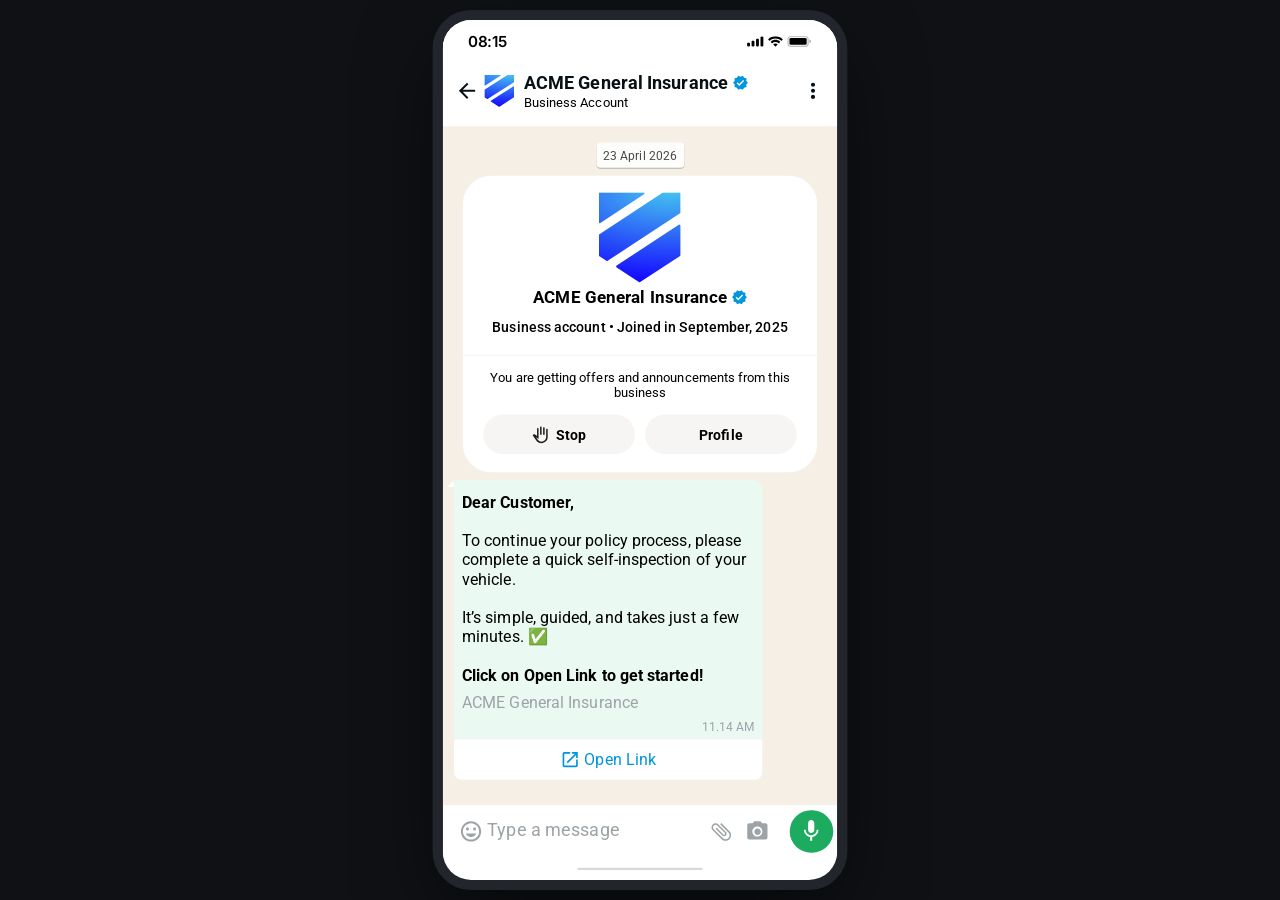
==== v1/index.html @ c92db816 "Add version launcher, move current app to v1/, add V2 redesign - Root index.html lists prototype ver" ====
<!doctype html>
<html lang="en">
<head>
<meta charset="utf-8">
<meta name="viewport" content="width=device-width, initial-scale=1, viewport-fit=cover, user-scalable=no">
<meta name="theme-color" content="#ffffff">
<title>ACME Car Pre-Inspection</title>


<link rel="stylesheet" href="css/fonts.css">
<link rel="stylesheet" href="css/base.css">
<link rel="stylesheet" href="css/screens/a-onboarding.css">
<link rel="stylesheet" href="css/screens/b-instructions.css">
<link rel="stylesheet" href="css/screens/c-stage1-photos.css">
<link rel="stylesheet" href="css/screens/d-videos.css">
<link rel="stylesheet" href="css/screens/e-walkaround.css">
<link rel="stylesheet" href="css/screens/f-review.css">
</head>
<body>
<div id="stage"></div>
<script src="js/core.js"></script>
<script src="js/components.js"></script>
<script src="js/screens/a-onboarding.js"></script>
<script src="js/screens/b-instructions.js"></script>
<script src="js/screens/c-stage1-photos.js"></script>
<script src="js/screens/d-videos.js"></script>
<script src="js/screens/e-walkaround.js"></script>
<script src="js/screens/f-review.js"></script>
<script src="js/flow.js"></script>
</body>
</html>
---- v1/css/fonts.css ----
@font-face{font-family:'Poppins';font-style:normal;font-weight:400;font-display:swap;src:url(../assets/fonts/poppins-latin-400-normal.woff2) format('woff2');}
@font-face{font-family:'Inter';font-style:normal;font-weight:400;font-display:swap;src:url(../assets/fonts/inter-latin-400-normal.woff2) format('woff2');}
@font-face{font-family:'Poppins';font-style:normal;font-weight:500;font-display:swap;src:url(../assets/fonts/poppins-latin-500-normal.woff2) format('woff2');}
@font-face{font-family:'Inter';font-style:normal;font-weight:500;font-display:swap;src:url(../assets/fonts/inter-latin-500-normal.woff2) format('woff2');}
@font-face{font-family:'Poppins';font-style:normal;font-weight:600;font-display:swap;src:url(../assets/fonts/poppins-latin-600-normal.woff2) format('woff2');}
@font-face{font-family:'Inter';font-style:normal;font-weight:600;font-display:swap;src:url(../assets/fonts/inter-latin-600-normal.woff2) format('woff2');}
@font-face{font-family:'Poppins';font-style:normal;font-weight:700;font-display:swap;src:url(../assets/fonts/poppins-latin-700-normal.woff2) format('woff2');}
@font-face{font-family:'Inter';font-style:normal;font-weight:700;font-display:swap;src:url(../assets/fonts/inter-latin-700-normal.woff2) format('woff2');}
@font-face{font-family:'Inter';font-style:italic;font-weight:600;font-display:swap;src:url(../assets/fonts/inter-latin-600-italic.woff2) format('woff2');}
@font-face{font-family:'Montserrat';font-style:normal;font-weight:700;font-display:swap;src:url(../assets/fonts/montserrat-latin-700-normal.woff2) format('woff2');}
@font-face{font-family:'Roboto';font-style:normal;font-weight:400;font-display:swap;src:url(../assets/fonts/roboto-latin-400-normal.woff2) format('woff2');}
---- v1/css/base.css ----
/* ACME Car Pre-Inspection prototype — tokens + shared components (values from Figma "ACME - V1") */
:root {
  --brand-primary: #1c3095;
  --brand-dark: #1a1a1a;
  --brand-light: #ffffff;
  --surface-bg: #ffffff;
  --surface-bg-brand: #f4f8fe;
  --fg-inverted: #ffffff;
  --fg-brand: #1c3095;
  --heading: #002767;
  --text: #212529;
  --grey: #9e9e9e;
  --success: #018522;
  --badge: #ffe8a1;
  --icon-btn-from: #fafafa;
  --icon-btn-to: #e7eefc;
  --font-primary: 'Poppins', sans-serif;
  --font-secondary: 'Inter', sans-serif;
  --status-h: 0px; /* set to 34px when the device frame (status bar) is visible */
}

* { box-sizing: border-box; margin: 0; padding: 0; }
html, body { height: 100%; }
body {
  background: #0f1115;
  overflow: hidden;
  font-family: var(--font-secondary);
  color: var(--text);
  -webkit-font-smoothing: antialiased;
  -webkit-tap-highlight-color: transparent;
  overscroll-behavior: none;
}
button { font: inherit; color: inherit; background: none; border: 0; cursor: pointer; }
img { display: block; }
p { word-break: break-word; }
[data-go], [data-action] { cursor: pointer; user-select: none; }

/* ---------- stage & screen ---------- */
#stage { position: fixed; left: 0; top: 0; transform-origin: 0 0; overflow: hidden; }
html.framed:not(.shot) #stage { border-radius: 28px; box-shadow: 0 0 0 10px #22252b, 0 30px 80px rgba(0,0,0,.6); }
.screen {
  position: relative; width: 100%; height: 100%; overflow: hidden;
  display: flex; flex-direction: column; align-items: center;
  background: var(--surface-bg);
}
.screen.scroll { overflow-y: auto; overflow-x: hidden; -webkit-overflow-scrolling: touch; }
.device-only { display: none !important; }
html.framed .device-only { display: flex !important; }
/* landscape on a phone: status bar keeps its slot (stage is shifted up by 34px) but is invisible */
html.phone-land .status-bar.device-only { display: flex !important; visibility: hidden; }

/* ---------- device chrome (desktop preview only) ---------- */
.status-bar {
  background: #fff; width: 100%; flex-shrink: 0;
  padding: 12px 24px 4px; align-items: center; justify-content: space-between;
}
.status-bar .time { font: 600 15px/normal 'Inter', sans-serif; letter-spacing: -0.3px; width: 40px; text-align: center; color: #000; }
.status-bar img { width: 67px; height: 11.333px; }
.chrome-ui {
  background: #fff; width: 100%; height: 56px; flex-shrink: 0;
  padding: 12px 13px 8px 10px; gap: 11px; align-items: center;
}
.chrome-ui .ic { width: 24px; height: 24px; flex-shrink: 0; }
.chrome-ui .cu-address { flex: 1 0 0; min-width: 1px; height: 36px; border-radius: 18px; background: #f1f3f4; position: relative; overflow: hidden; }
.chrome-ui .cu-content { position: absolute; left: 13px; top: 50%; transform: translateY(-50%); display: flex; gap: 10px; align-items: center; }
.chrome-ui .cu-content img { width: 14.139px; height: 12.608px; }
.chrome-ui .cu-url { font: 400 15px/13px 'Roboto', sans-serif; color: #000; white-space: nowrap; }
.chrome-ui .cu-url span { color: #4d4d4d; }
.chrome-ui .cu-right { display: flex; gap: 10px; align-items: center; }
.home-bar { width: 124px; height: 2px; border-radius: 10px; background: #d9d9d9; flex-shrink: 0; }
.home-indicator { width: 100%; justify-content: center; padding: 10px 0; flex-shrink: 0; }

/* ---------- header / navbar ---------- */
.header { display: flex; flex-direction: column; width: 100%; flex-shrink: 0; overflow: hidden; position: relative; z-index: 5; }
.navbar { height: 60px; width: 100%; display: flex; align-items: center; justify-content: space-between; padding: 12px 16px; }
.navbar .lhs { width: 96px; display: flex; align-items: center; flex-shrink: 0; }
.navbar .lhs img { width: 32.65px; height: 35.744px; }
.navbar .rhs { width: 100px; display: flex; gap: 8px; align-items: center; justify-content: flex-end; flex-shrink: 0; }
.icon-btn {
  width: 40px; height: 40px; border-radius: 100px; padding: 12px; flex-shrink: 0; position: relative;
  display: flex; align-items: center; justify-content: center;
  background: linear-gradient(to bottom, var(--icon-btn-from), var(--icon-btn-to));
  border: 1px solid #fff;
}
.icon-btn img { width: 20px; height: 20px; }
.icon-btn .ring { position: absolute; left: 50%; top: 50%; width: 40px; height: 40px; transform: translate(-50%, -50%) rotate(-90deg); pointer-events: none; }
.icon-btn .ring circle { fill: none; stroke: #002767; stroke-width: 1.6; }
.icon-btn .ring .track { opacity: .2; }
.icon-btn.muted img { opacity: .35; }
.icon-btn.muted .ring { display: none; }
.icon-btn:disabled { opacity: .35; cursor: default; pointer-events: none; }
.icon-btn:disabled .ring { display: none; }

/* stepper */
.stepper { display: flex; align-items: center; flex-shrink: 0; }
.step { display: flex; gap: 2px; align-items: center; justify-content: center; padding: 4px 6px; border-radius: 30px; flex-shrink: 0; border: 1px solid transparent; }
.step img { width: 12px; height: 12px; }
.step span { font: 500 10px/1.25 var(--font-primary); color: var(--brand-primary); white-space: nowrap; }
.step.current { background: var(--surface-bg-brand); }
.step.current.captured { border-color: var(--brand-primary); }
.step.done { background: var(--surface-bg-brand); }
.on-dark .step.done { background: var(--surface-bg); }
.step.todo { background: var(--surface-bg); border-color: var(--grey); }
.step.todo span { color: var(--grey); }
.step-line { width: 20px; height: 1px; flex-shrink: 0; background: var(--grey); opacity: .7; }

/* ---------- footer & buttons ---------- */
.footer { display: flex; flex-direction: column; gap: 12px; align-items: center; padding: 8px 0; width: 100%; flex-shrink: 0; }
.footer-row { display: flex; gap: 10px; height: 60px; align-items: center; justify-content: center; padding: 0 20px; width: 100%; }
.btn {
  display: flex; align-items: center; justify-content: center; padding: 16px 20px; border-radius: 10px;
  font: 700 16px/normal var(--font-secondary); letter-spacing: .5px; white-space: nowrap; text-align: center;
}
.btn-primary { background: var(--brand-primary); color: var(--fg-inverted); flex: 1 0 0; min-width: 1px; }
.btn-outline { background: #fff; border: 1px solid var(--brand-primary); color: var(--fg-brand); flex-shrink: 0; }
.btn[disabled], .btn.disabled { opacity: .4; pointer-events: none; }
.btn-modal { padding: 12px 16px; border-radius: 8px; width: 100%; flex: none; }

/* ---------- capture (landscape camera) ---------- */
.capture { background: #000; }
.cam-slot { position: absolute; inset: 0; overflow: hidden; background: #111; }
.cam-slot video, .cam-slot .cam-fallback { position: absolute; inset: 0; width: 100%; height: 100%; object-fit: cover; }
.cam-slot video { transform-origin: 50% 50%; }
.capture .header { position: absolute; left: 0; top: 0; }
.capture .navbar { background: transparent; }
.cutout { position: absolute; box-shadow: 0 0 0 3000px rgba(33,37,41,.7); pointer-events: none; z-index: 1; }
.cutout.ring::after { content: ''; position: absolute; inset: 1px; border: 2px solid rgba(255,255,255,.3); border-radius: 19px; }
.capture-col {
  position: absolute; right: 0; bottom: 0; height: 355px; padding: 0 20px; z-index: 4;
  display: flex; flex-direction: column; gap: 4px; align-items: center; justify-content: center;
}
.shutter { width: 56px; height: 56px; border-radius: 116.667px; background: #fff; position: relative; overflow: hidden; flex-shrink: 0; }
.shutter img { position: absolute; left: 14px; top: 14px; width: 28px; height: 28px; }
.shutter-label { font: 600 12px/normal var(--font-secondary); color: #fff; text-align: center; white-space: nowrap; }
.zoom { position: absolute; bottom: 30px; left: 32.5px; display: flex; flex-direction: column; gap: 4px; align-items: flex-start; border-radius: 5px; }
.zoom button { padding: 6px 10px; border-radius: 99px; font: 600 14px/normal var(--font-secondary); color: var(--brand-light); text-align: center; }
.zoom button.on { background: var(--brand-light); color: var(--brand-dark); }
.info-badge {
  position: absolute; left: 50%; bottom: calc(50% - 155px); transform: translateX(-50%); z-index: 4;
  background: rgba(33,37,41,.7); padding: 4px 10px; border-radius: 30px; display: flex; gap: 4px; align-items: center;
  font: 500 11px/1.2 'Inter', sans-serif; color: #fff; white-space: nowrap;
}
.capture .home-indicator { position: absolute; bottom: 0; left: 0; z-index: 4; }

/* instruction modal over capture */
.instr-overlay { position: absolute; left: 0; right: 0; top: var(--status-h); bottom: 0; background: rgba(0,0,0,.7); z-index: 10; overflow: hidden; }
.instr-modal {
  position: absolute; left: 50%; bottom: 32px; transform: translateX(-50%);
  width: 480px; height: 292px; padding: 20px; border-radius: 16px; overflow: hidden;
  border: 1px solid var(--brand-light); background: var(--brand-light);
  display: flex; flex-direction: column; align-items: center; justify-content: space-between;
  box-shadow: 0 241px 67px 0 rgba(0,39,103,0), 0 154px 62px 0 rgba(0,39,103,.01), 0 87px 52px 0 rgba(0,39,103,.05), 0 39px 39px 0 rgba(0,39,103,.09), 0 10px 21px 0 rgba(0,39,103,.1);
}
.instr-modal .bg { position: absolute; left: -1px; top: -1px; width: 480px; height: 292px; pointer-events: none; }
.instr-modal .title { position: relative; font: 600 24px/1.2 var(--font-primary); color: var(--brand-light); text-align: center; width: 100%; }
.instr-modal .btn { position: relative; }

/* captured review (landscape) */
.captured-img { flex: 1 0 0; min-height: 1px; aspect-ratio: 662/272; border-radius: 12px; overflow: hidden; position: relative; background: #e9edf5; cursor: zoom-in; }
.captured-img img, .captured-img video { position: absolute; inset: 0; width: 100%; height: 100%; object-fit: cover; }
.captured-footer { width: 480px; }

/* fullscreen preview */
.fs { background: #000; }
.fs .media { flex: 1 0 0; min-height: 1px; aspect-ratio: 662/272; position: relative; overflow: hidden; }
.fs .media img, .fs .media video { position: absolute; inset: 0; width: 100%; height: 100%; object-fit: cover; }
.fs .close { position: absolute; right: 20px; top: calc(var(--status-h) + 10px); width: 40px; height: 40px; padding: 12px; border-radius: 100px; display: flex; align-items: center; justify-content: center; z-index: 5; }
.fs .close img { width: 24px; height: 24px; flex-shrink: 0; }

/* camera unavailable notice */
.cam-error { position: absolute; left: 50%; top: 50%; transform: translate(-50%,-50%); color: #fff; font: 500 13px/1.4 var(--font-secondary); text-align: center; width: 360px; z-index: 3; }
.cam-error label { display: inline-block; margin-top: 10px; padding: 8px 14px; border-radius: 8px; background: #fff; color: var(--brand-primary); font-weight: 700; cursor: pointer; }

/* screen index (review helper) */
.index-list { width: 100%; padding: 16px; display: flex; flex-direction: column; gap: 4px; }
.index-list a { font: 500 13px/1.4 var(--font-secondary); color: var(--brand-primary); text-decoration: none; padding: 6px 8px; border-radius: 6px; background: var(--surface-bg-brand); }
.index-list h3 { font: 600 14px/1.4 var(--font-primary); margin-top: 12px; color: var(--heading); }
.captured { background: #fff; }

/* pull to refresh indicator */
.ptr {
  position: fixed; top: 0; left: 50%; z-index: 100; width: 40px; height: 40px; border-radius: 50%;
  display: flex; align-items: center; justify-content: center; pointer-events: none; opacity: 0;
  transform: translate(-50%, -48px); background: #fff; color: var(--brand-primary);
  box-shadow: 0 2px 10px rgba(0,0,0,.2);
}
.ptr.ready { background: var(--brand-primary); color: #fff; }
.ptr.spin svg { animation: ptr-spin .7s linear infinite; }
@keyframes ptr-spin { to { transform: rotate(360deg); } }

/* VO cue: the CTA named in the voice-over pulses as its word is spoken (white gap + brand ring, ripples out twice) */
.vo-cue { animation: vo-cue 1.2s ease-out 2; }
@keyframes vo-cue {
  0% { box-shadow: 0 0 0 0 #fff, 0 0 0 0 rgba(28,48,149,.6); transform: scale(1); }
  20% { box-shadow: 0 0 0 3px #fff, 0 0 0 6px rgba(28,48,149,.6); transform: scale(1.04); }
  100% { box-shadow: 0 0 0 3px rgba(255,255,255,0), 0 0 0 18px rgba(28,48,149,0); transform: scale(1); }
}
@media (prefers-reduced-motion: reduce) {
  .vo-cue { animation: none; box-shadow: 0 0 0 3px #fff, 0 0 0 6px rgba(28,48,149,.6); }
}
---- v1/css/screens/a-onboarding.css ----
/* Group A — Entry & Onboarding */

/* Welcome (516:22300) */
.welcome { background: var(--surface-bg-brand); }
.welcome .header { background: transparent; }
.welcome .welcome-fade { position: absolute; left: 0; top: 90px; width: 390px; height: 195px; background: linear-gradient(to bottom, #fff, rgba(255,255,255,0)); pointer-events: none; }
html:not(.framed) .welcome .welcome-fade { top: 0; }
.welcome .body { flex: 1 0 0; min-height: 1px; width: 100%; padding: 0 20px 20px; display: flex; flex-direction: column; gap: 32px; position: relative; }
.welcome .hero { flex: 1 0 0; min-height: 1px; display: flex; flex-direction: column; gap: 32px; align-items: center; padding-top: 12px; width: 100%; }
.welcome .title { font: 700 28px/1.2 var(--font-primary); color: #002767; text-align: center; width: 100%; }
.welcome .plate-card {
  flex: 1 0 0; min-height: 1px; width: 100%; padding: 20px; border-radius: 20px; overflow: hidden;
  background: #f7f7f7; border: 1px solid #fff; display: flex; align-items: center; justify-content: center;
  box-shadow: 0 87px 52px 0 rgba(0,39,103,.05);
}
.welcome .plate { background: #f2f2f2; border: 2px solid #808080; border-radius: 6px; padding: 6px 12px; font: 700 20px/1.2 'Montserrat', sans-serif; color: #212529; white-space: nowrap; }
.welcome .content { display: flex; flex-direction: column; gap: 8px; width: 100%; }
.welcome .copy { display: flex; flex-direction: column; gap: 4px; text-align: center; color: #212529; line-height: 1.2; }
.welcome .copy .h { font: 600 16px/1.2 var(--font-primary); }
.welcome .copy .s { font: 400 12px/1.2 var(--font-secondary); }
.welcome .badges { display: flex; flex-wrap: wrap; gap: 8px; justify-content: center; align-items: center; }
.welcome .badge { background: var(--badge); display: flex; gap: 4px; align-items: center; justify-content: center; padding: 4px 10px; border-radius: 30px; }
.welcome .badge img { width: 12px; height: 12px; }
.welcome .badge span { font: 600 11px/1 var(--font-primary); color: #212529; white-space: nowrap; }
.welcome .steps-card { background: #fff; border-radius: 20px; padding: 20px; width: 100%; flex-shrink: 0; filter: drop-shadow(0 87px 26px rgba(0,39,103,.05)); display: flex; flex-direction: column; gap: 8px; }
.welcome .icons { display: flex; align-items: center; width: 100%; }
.welcome .icons .col { flex: 1 0 0; min-width: 1px; display: flex; align-items: center; justify-content: center; }
.welcome .icons .line { flex: 1 0 0; min-width: 1px; height: 0; border-top: 1px dashed rgba(28,48,149,.3); }
.welcome .icons .line.none { border-color: transparent; }
.welcome .icons .tile { width: 48px; height: 48px; border-radius: 8px; background: #e7eefc; position: relative; overflow: hidden; flex-shrink: 0; }
.welcome .icons .tile img { position: absolute; left: 4px; top: 4px; width: 40px; height: 40px; }
.welcome .texts { display: flex; gap: 4px; align-items: flex-start; text-align: center; color: #212529; }
.welcome .texts > div { flex: 1 0 0; min-width: 1px; display: flex; flex-direction: column; gap: 4px; align-self: stretch; }
.welcome .texts .h { font: 600 14px/1.2 var(--font-primary); }
.welcome .texts .s { font: 400 12px/1.35 var(--font-secondary); }
.welcome .info-line { display: flex; gap: 4px; align-items: center; justify-content: center; width: 100%; }
.welcome .info-line img { width: 16px; height: 16px; }
.welcome .info-line p { font: 400 12px/1.2 var(--font-secondary); color: #018522; white-space: nowrap; }

/* Volume warning (516:22323) — Welcome underneath + modal */
.volume .vol-overlay { position: absolute; left: 0; right: 0; top: 90px; bottom: 0; background: rgba(0,0,0,.7); z-index: 20; overflow: hidden; display: flex; align-items: center; justify-content: center; }
html:not(.framed) .volume .vol-overlay { top: 0; }
.volume .vol-modal {
  width: 358px; height: 330px; padding: 24px; border-radius: 16px; overflow: hidden; background: var(--brand-light);
  display: flex; flex-direction: column; align-items: center;
  box-shadow: 0 241px 67px 0 rgba(0,39,103,0), 0 154px 62px 0 rgba(0,39,103,.01), 0 87px 52px 0 rgba(0,39,103,.05), 0 39px 39px 0 rgba(0,39,103,.09), 0 10px 21px 0 rgba(0,39,103,.1);
}
.volume .vol-copy { display: flex; flex-direction: column; gap: 8px; width: 100%; text-align: center; flex-shrink: 0; }
.volume .vol-copy .t { font: 700 24px/1.2 var(--font-primary); color: var(--brand-dark); height: 29px; }
.volume .vol-copy .d { font: 400 14px/1.35 var(--font-secondary); color: #212529; }
.volume .vol-img { flex: 1 0 0; min-height: 1px; aspect-ratio: 1536/1024; position: relative; }
.volume .vol-img img { position: absolute; inset: 0; width: 100%; height: 100%; object-fit: cover; }
.volume .vol-foot { display: flex; width: 100%; flex-shrink: 0; }
.volume .vol-foot .btn { flex: 1 0 0; }

/* Loading (2:1402) + Submitting (536:34632) */
.loading-a { background: var(--surface-bg); }
.loading-a .body { flex: 1 0 0; min-height: 1px; width: 100%; padding: 20px; display: flex; flex-direction: column; gap: 32px; align-items: center; justify-content: center; }
.loading-a .brand { width: 77.393px; height: 84.728px; }
.loading-a .col { display: flex; flex-direction: column; gap: 20px; align-items: center; width: 100%; }
.loading-a .plate { position: relative; overflow: hidden; background: #f2f2f2; border: 2px solid #808080; border-radius: 6px; padding: 6px 12px; display: flex; align-items: center; justify-content: center; }
.loading-a .plate p { position: relative; font: 700 20px/1.2 'Montserrat', sans-serif; color: #212529; white-space: nowrap; text-align: center; }
.loading-a .shine { position: absolute; left: -76px; top: -26px; width: 80px; height: 100px; animation: a-plate-shine 1.6s ease-in-out infinite; }
.loading-a .shine i { position: absolute; width: 20px; height: 80px; left: 20.66px; top: 1.64px; background: #ccc; transform: rotate(30deg); }
.loading-a .shine i + i { width: 10px; left: 45.65px; top: 13.14px; }
@keyframes a-plate-shine { 0% { transform: translateX(0); } 65%, 100% { transform: translateX(300px); } }
.loading-a .msg { font: 400 12px/1.2 var(--font-secondary); color: #212529; text-align: center; width: 100%; }

/* Prerequisites (77:9413 …) */
.prereq { background: var(--surface-bg-brand); }
.prereq .header { background: transparent; }
.prereq .prereq-fade { position: absolute; left: 0; top: 90px; width: 390px; height: 195px; background: linear-gradient(to bottom, #fff, rgba(255,255,255,0)); pointer-events: none; }
html:not(.framed) .prereq .prereq-fade { top: 0; }
.prereq .body { flex: 1 0 0; min-height: 1px; width: 100%; padding: 20px; display: flex; flex-direction: column; gap: 12px; position: relative; }
.prereq.done .body { padding-bottom: 20px; }
.prereq .titles { display: flex; flex-direction: column; gap: 8px; width: 100%; flex-shrink: 0; }
.prereq .titles .h { font: 700 28px/1.2 var(--font-primary); color: #002767; white-space: pre-wrap; }
.prereq .titles .s { font: 400 16px/1.5 var(--font-secondary); color: #212529; }
.prereq .card {
  flex: 1 0 0; min-height: 1px; width: 100%; overflow-x: hidden; overflow-y: auto; scrollbar-width: none; background: var(--surface-bg); border-radius: 20px; padding: 16px 12px;
  display: flex; flex-direction: column; gap: 16px; box-shadow: 0 87px 52px 0 rgba(0,39,103,.05);
}
.prereq .tabs { display: flex; gap: 12px; height: 5px; width: 100%; flex-shrink: 0; }
.prereq .tabs > div { flex: 1 0 0; min-width: 1px; height: 5px; border-radius: 99px; background: #f7f7f7; transition: background .3s; }
.prereq .tabs > div.on { background: var(--brand-primary); }
.prereq .list { display: flex; flex-direction: column; gap: 8px; width: 100%; }
.prereq .pi { padding: 12px; border-radius: 12px; width: 100%; display: flex; flex-direction: column; gap: 12px; }
.prereq .pi.open { background: var(--surface-bg-brand); }
.prereq .pi-row { display: flex; gap: 12px; align-items: center; width: 100%; }
.prereq .pi.open .pi-row { align-items: flex-start; }
.prereq .pi-icon { width: 36px; height: 36px; border-radius: 6px; background: var(--surface-bg-brand); position: relative; overflow: hidden; flex-shrink: 0; }
.prereq .pi-icon img { position: absolute; left: 3px; top: 3px; width: 30px; height: 30px; }
.prereq .pi-body { flex: 1 0 0; min-width: 1px; display: flex; flex-direction: column; gap: 4px; color: #212529; line-height: 1.2; }
.prereq .pi-body .h { font: 600 14px/1.2 var(--font-primary); }
.prereq .pi-body .s { font: 400 12px/1.2 var(--font-secondary); }
.prereq .pi-state { width: 22px; height: 22px; flex-shrink: 0; }
.prereq .pi-cta { display: flex; justify-content: flex-end; width: 100%; }
.prereq .pi-done { flex: none; padding: 12px 16px; border-radius: 8px; line-height: 19px; }

/* WhatsApp (2:1418) */
@font-face { font-family: 'Roboto'; font-style: normal; font-weight: 500; font-display: swap; src: url(../../assets/a/roboto-latin-500-normal.woff2) format('woff2'); }
@font-face { font-family: 'Roboto'; font-style: normal; font-weight: 700; font-display: swap; src: url(../../assets/a/roboto-latin-700-normal.woff2) format('woff2'); }
.wa { background: #fff; font-family: 'Roboto', sans-serif; color: #000; }
.wa .wa-status { width: 100%; flex-shrink: 0; display: flex; flex-direction: column; }
.wa .ic24 { width: 24px; height: 24px; flex-shrink: 0; }
.wa .wa-bar { background: #fff; width: 100%; height: 70px; flex-shrink: 0; display: flex; gap: 4px; align-items: center; padding: 16px 12px; }
.wa .biz { flex: 1 0 0; min-width: 1px; display: flex; gap: 8px; align-items: center; }
.wa .biz-logo { width: 32px; height: 32px; border-radius: 999px; display: flex; align-items: center; justify-content: center; flex-shrink: 0; }
.wa .biz-logo img { width: 29.022px; height: 31.773px; flex-shrink: 0; }
.wa .biz-text { flex: 1 0 0; min-width: 1px; display: flex; flex-direction: column; gap: 2px; justify-content: center; }
.wa .biz-name { display: flex; gap: 4px; align-items: center; }
.wa .biz-name p { font: 700 18px/normal 'Roboto', sans-serif; color: #081015; white-space: nowrap; }
.wa .biz-name img { width: 16px; height: 16px; }
.wa .biz-sub { font: 400 13px/normal 'Roboto', sans-serif; color: #000; }
.wa .wa-chat { flex: 1 0 0; min-height: 1px; width: 100%; background: #f6efe6; overflow-x: hidden; overflow-y: auto; scrollbar-width: none; display: flex; align-items: flex-start; }
.wa .wa-stack { flex: 1 0 0; min-width: 1px; display: flex; flex-direction: column; gap: 8px; justify-content: flex-end; padding: 16px 4px 10px; }
.wa .wa-date { display: flex; justify-content: center; padding: 0 10px; width: 100%; flex-shrink: 0; }
.wa .wa-date span { background: #fdfdfb; height: 25px; padding: 5px 7px; border-radius: 4px; filter: drop-shadow(0 1px .5px rgba(0,0,0,.25)); font: 400 12px/normal 'Roboto', sans-serif; color: #48494b; white-space: nowrap; display: flex; align-items: center; }
.wa .wa-info { padding: 0 16px; width: 100%; flex-shrink: 0; }
.wa .wa-card { background: #fff; height: 293px; border-radius: 27.467px; padding: 16px 0; display: flex; flex-direction: column; gap: 14px; align-items: center; width: 100%; }
.wa .wa-card-top { display: flex; flex-direction: column; gap: 20px; width: 100%; align-items: center; }
.wa .wa-card-id { display: flex; flex-direction: column; gap: 4px; align-items: center; padding: 0 22.889px; width: 100%; }
.wa .wa-card-logo { width: 90px; height: 90px; border-radius: 999px; display: flex; align-items: center; justify-content: center; flex-shrink: 0; }
.wa .wa-card-logo img { width: 81.626px; height: 89.361px; flex-shrink: 0; }
.wa .wa-card-names { display: flex; flex-direction: column; gap: 10.681px; align-items: center; width: 100%; }
.wa .wa-card-names .n { display: flex; gap: 3.052px; align-items: center; }
.wa .wa-card-names .n p { font: 700 17px/normal 'Roboto', sans-serif; white-space: nowrap; }
.wa .wa-card-names .n img { width: 16px; height: 16px; }
.wa .wa-card-names .s { font: 500 14px/normal 'Roboto', sans-serif; white-space: nowrap; }
.wa .wa-line { width: 100%; height: 0; border-top: .76px solid #f6f5f3; }
.wa .wa-card-bottom { display: flex; flex-direction: column; gap: 14px; align-items: center; padding: 0 20px; width: 100%; }
.wa .wa-card-bottom > p { font: 400 13px/normal 'Roboto', sans-serif; text-align: center; width: 100%; }
.wa .wa-pills { display: flex; gap: 10px; width: 100%; }
.wa .pill { flex: 1 0 0; min-width: 1px; height: 39.674px; padding: 8px; border-radius: 19.837px; background: #f6f5f3; display: flex; gap: 6px; align-items: center; justify-content: center; }
.wa .pill img { width: 18px; height: 18px; }
.wa .pill span { font: 700 14px/normal 'Roboto', sans-serif; white-space: nowrap; }
.wa .wa-msg { display: flex; width: 376px; flex-shrink: 0; }
.wa .wa-msg .tail { width: 7px; flex-shrink: 0; display: flex; justify-content: flex-end; align-items: flex-start; }
.wa .wa-msg .tail img { width: 7px; height: 7px; transform: scaleY(-1); }
.wa .wa-msg .gap { width: 64px; flex-shrink: 0; }
.wa .bubble { flex: 1 0 0; min-width: 1px; overflow: hidden; background: #ebf9f3; border-radius: 0 8px 8px 8px; padding-top: 8px; display: flex; flex-direction: column; }
.wa .bubble .body { padding: 4px 8px; font: 400 16px/normal 'Roboto', sans-serif; color: #000; }
.wa .bubble .body b { font-weight: 700; }
.wa .bubble .foot { padding: 4px 8px; font: 400 16px/normal 'Roboto', sans-serif; color: #9da3a7; }
.wa .bubble .time { padding: 4px 8px; font: 400 12px/normal 'Roboto', sans-serif; color: #9da3a7; text-align: right; }
.wa .bubble .link { background: #fff; border-top: 1px solid #eee; padding: 10px 0; display: flex; gap: 4px; align-items: flex-start; justify-content: center; width: 100%; cursor: pointer; text-decoration: none; }
.wa .bubble .link:active { background: #f2f2f2; }
.wa .bubble .link img { width: 20px; height: 20px; }
.wa .bubble .link span { font: 400 16px/normal 'Roboto', sans-serif; color: #0096de; white-space: nowrap; }
.wa .wa-input { display: flex; gap: 8px; align-items: center; padding: 2px 4px; width: 100%; flex-shrink: 0; }
.wa .wa-input .field { flex: 1 0 0; min-width: 1px; background: #fff; border-radius: 36px; padding: 12px; display: flex; align-items: center; justify-content: space-between; }
.wa .wa-input .l { display: flex; gap: 4px; align-items: flex-start; }
.wa .wa-input .l span { font: 400 18px/normal 'Roboto', sans-serif; color: #9da3a7; white-space: nowrap; }
.wa .wa-input .r { display: flex; gap: 12px; align-items: flex-start; }
.wa .wa-input .mic { background: #1cab5f; padding: 8.55px; border-radius: 32.063px; flex-shrink: 0; display: flex; }
.wa .wa-input .mic img { width: 25.65px; height: 25.65px; }

/* ---------- Inspection items — internal setup: neutral, settings-style (deliberately unlike the customer screens) ---------- */
.a-items { background: #f4f5f7; }
.a-items .header { background: #fff; border-bottom: 1px solid #e5e5e5; }
.a-items .navbar { justify-content: center; }
.a-items .navbar .lhs { justify-content: center; }
.a-items .navbar .rhs { display: none; }
.a-items .body { width: 100%; padding: 16px; display: flex; flex-direction: column; gap: 20px; }
.a-items .internal {
  align-self: center; padding: 4px 10px; border-radius: 100px; border: 1px dashed #9e9e9e;
  font: 500 11px/1.3 var(--font-secondary); color: #616161; letter-spacing: .2px; text-align: center;
}
.a-items .sec { display: flex; flex-direction: column; gap: 6px; }
.a-items .sec-h { padding: 0 4px; font: 600 11px/1.2 var(--font-secondary); color: #757575; letter-spacing: 1.5px; text-transform: uppercase; }
.a-items .rows { background: #fff; border: 1px solid #e5e5e5; border-radius: 10px; overflow: hidden; }
.a-items .row { display: flex; gap: 12px; align-items: center; padding: 12px 14px; cursor: pointer; }
.a-items .row + .row { border-top: 1px solid #eee; }
.a-items .row.req { cursor: default; }
.a-items .txt { flex: 1 0 0; min-width: 1px; display: flex; flex-direction: column; gap: 2px; }
.a-items .name { display: flex; gap: 6px; align-items: center; font: 500 14px/1.3 var(--font-secondary); color: var(--text); }
.a-items .opt { padding: 1px 6px; border-radius: 100px; background: #e7eefc; font: 500 10px/1.4 var(--font-secondary); color: var(--heading); }
.a-items .sub { font: 400 12px/1.3 var(--font-secondary); color: #757575; }
.a-items input[type=checkbox] {
  appearance: none; -webkit-appearance: none; width: 20px; height: 20px; margin: 0; flex-shrink: 0; border-radius: 5px; cursor: pointer;
  border: 1.5px solid #bdbdbd; background: #fff no-repeat center / 12px;
}
.a-items input[type=checkbox]:checked {
  border-color: var(--brand-primary); background-color: var(--brand-primary);
  background-image: url("data:image/svg+xml,%3Csvg xmlns='http://www.w3.org/2000/svg' viewBox='0 0 14 14'%3E%3Cpath d='M2.5 7.5l3 3 6-7' fill='none' stroke='%23fff' stroke-width='2' stroke-linecap='round' stroke-linejoin='round'/%3E%3C/svg%3E");
}
.a-items input[type=checkbox]:disabled { opacity: .35; cursor: not-allowed; }
.a-items .foot { position: sticky; bottom: 0; width: 100%; margin-top: auto; background: #fff; border-top: 1px solid #e5e5e5; }
---- v1/css/screens/b-instructions.css ----
/* group b-instructions */

/* ---------- Permissions (42:4656) ---------- */
.b-perm { background: #fff; }
.b-perm .body { flex: 1 0 0; min-height: 1px; width: 100%; padding: 20px; display: flex; flex-direction: column; gap: 24px; }
.b-perm .title-block, .b-ag .title-block { display: flex; flex-direction: column; gap: 8px; width: 100%; }
.b-perm .title-block .h, .b-ag .title-block .h { font: 700 28px/1.2 var(--font-primary); color: #002767; }
.b-perm .title-block .s, .b-ag .title-block .s { font: 400 16px/1.5 var(--font-secondary); color: #212529; }
.b-perm .list { flex: 1 0 0; min-height: 1px; display: flex; flex-direction: column; gap: 12px; width: 100%; }
.b-perm .item { background: #fff; border: 1px solid #f2f2f2; border-radius: 12px; padding: 12px; display: flex; gap: 12px; align-items: center; width: 100%; cursor: pointer; }
.b-perm .tile { width: 48px; height: 48px; border-radius: 8px; background: var(--surface-bg-brand); position: relative; overflow: hidden; flex-shrink: 0; }
.b-perm .tile img { position: absolute; left: 4px; top: 4px; width: 40px; height: 40px; }
.b-perm .txt { flex: 1 0 0; min-width: 1px; display: flex; flex-direction: column; gap: 4px; color: #212529; line-height: 1.2; }
.b-perm .txt .ih { font: 400 14px/1.2 var(--font-primary); }
.b-perm .txt .is { font: 400 12px/1.2 var(--font-secondary); }
.b-perm .radio { width: 22px; height: 22px; flex-shrink: 0; }
.b-perm .badge-wrap { width: 100%; padding: 0 20px; flex-shrink: 0; }
.b-perm .secure { background: #f7fbf9; border: 1px solid #ddf6ec; border-radius: 12px; padding: 12px; display: flex; gap: 12px; align-items: center; }
.b-perm .secure .shield { width: 48px; height: 48px; flex-shrink: 0; }
.b-perm .secure .col { flex: 1 0 0; min-width: 1px; display: flex; flex-direction: column; gap: 4px; }
.b-perm .secure .t { font: 400 12px/1.35 var(--font-secondary); color: #212529; }
.b-perm .secure .ok { display: flex; gap: 4px; align-items: center; }
.b-perm .secure .ok img { width: 16px; height: 16px; }
.b-perm .secure .ok p { font: 600 12px/1.2 var(--font-secondary); color: #018522; white-space: nowrap; }
.b-perm .fcol { display: flex; flex-direction: column; gap: 4px; width: 100%; }
.b-perm .note { font: 400 11px/1.3 var(--font-secondary); color: #212529; text-align: center; white-space: nowrap; }

/* Mock Android permission dialogs (2:1558 / 2:1572 / 2:1586) */
.b-dlg .dlg-ov { position: absolute; inset: 0; z-index: 20; background: rgba(0,0,0,.7); display: flex; align-items: center; justify-content: center; }
.b-dlg .dlg { background: #3c4043; width: 314px; padding: 20px; border-radius: 24px; display: flex; flex-direction: column; gap: 20px; align-items: center; overflow: hidden; }
.b-dlg .dlg-top { width: 274px; display: flex; flex-direction: column; gap: 20px; align-items: center; }
.b-dlg .dlg-top img { width: 24px; height: 24px; }
.b-dlg .dlg-top p { font: 400 18px/normal 'Roboto', sans-serif; color: #f2eff5; text-align: center; letter-spacing: -0.018px; width: 100%; }
.b-dlg .dlg-top b { font-weight: 700; }
.b-dlg .dlg-btns { width: 272px; height: 160px; padding: 4px 0; display: flex; flex-direction: column; gap: 4px; justify-content: center; }
.b-dlg .dlg-btns button { height: 48px; width: 272px; background: #dbe2ff; border-radius: 4px; font: 400 12px/normal 'Roboto', sans-serif; color: #333; letter-spacing: -0.06px; flex-shrink: 0; }
.b-dlg .dlg-btns button:first-child { border-radius: 12px 12px 4px 4px; }
.b-dlg .dlg-btns button:last-child { border-radius: 4px 4px 12px 12px; }

/* ---------- Agendas (132:37475, 143:44294) ---------- */
.b-ag { background: var(--surface-bg-brand); }
.b-ag .header { background: transparent; }
.b-ag .ag-fade { position: absolute; left: 0; top: 90px; width: 390px; height: 195px; background: linear-gradient(to bottom, #fff, rgba(255,255,255,0)); pointer-events: none; }
html:not(.framed) .b-ag .ag-fade { top: 0; }
.b-ag .body { flex: 1 0 0; min-height: 1px; width: 100%; padding: 20px; display: flex; flex-direction: column; align-items: center; gap: 24px; position: relative; }
.b-ag .body.s2 { padding: 12px 20px 20px; }
.b-ag .rec { background: rgba(0,0,0,.1); display: flex; gap: 4px; align-items: center; padding: 4px 8px 4px 6px; border-radius: 100px; flex-shrink: 0; }
.b-ag .rec img { width: 10px; height: 10px; }
.b-ag .rec span { font: 400 10px/1 var(--font-primary); color: #1a1a1a; letter-spacing: .5px; white-space: nowrap; }
.b-ag .stack { display: flex; flex-direction: column; gap: 24px; width: 100%; }
.b-ag .list { display: flex; flex-direction: column; gap: 8px; width: 100%; }
.b-ag .item { background: #fff; border: 1px solid #f2f2f2; border-radius: 12px; padding: 8px; display: flex; gap: 12px; align-items: flex-start; width: 100%; }
.b-ag .thumb { width: 107px; height: 60px; border-radius: 8px; overflow: hidden; position: relative; flex-shrink: 0; }
.b-ag .thumb img { position: absolute; inset: 0; width: 100%; height: 100%; object-fit: cover; }
.b-ag .thumb.tile { background: transparent; }
.b-ag .meta { flex: 1 0 0; min-width: 1px; align-self: stretch; display: flex; gap: 12px; align-items: flex-start; padding: 4px 0; }
.b-ag .meta .txt { flex: 1 0 0; min-width: 1px; height: 100%; display: flex; flex-direction: column; justify-content: space-between; }
.b-ag .meta .name { font: 500 14px/1.2 var(--font-primary); color: #1a1a1a; }
.b-ag .meta .sub { font: 400 12px/1.3 var(--font-secondary); color: #212529; }
.b-ag .status { background: #e7eefc; height: 22px; padding: 2px 6px; border-radius: 100px; display: flex; align-items: center; flex-shrink: 0; font: 500 10px/1.2 var(--font-secondary); color: #002767; white-space: nowrap; }
.b-ag .badge-wrap { width: 100%; padding: 0 20px; flex-shrink: 0; position: relative; }
.b-ag .hint { background: #fff; border-radius: 8px; padding: 8px 12px; display: flex; gap: 8px; align-items: center; }
.b-ag .hint img { width: 32px; height: 32px; flex-shrink: 0; }
.b-ag .hint p { font: 400 12px/1.3 var(--font-secondary); color: #212529; white-space: nowrap; }

/* ---------- Instruction sheets over the agenda (46:5913, 46:6097, 46:6272, 77:9803) ---------- */
.b-instr .b-ov { position: absolute; left: 0; right: 0; bottom: 0; top: 0; z-index: 20; background: rgba(0,0,0,.7); overflow: hidden; }
html.framed .b-instr .b-ov { top: 90px; }
.b-instr .sheet {
  position: absolute; left: 50%; bottom: 8px; transform: translateX(-50%); width: 374px; height: 600px; max-height: calc(100% - 16px);
  background: #fff; border-radius: 16px; padding: 12px 24px 24px; display: flex; flex-direction: column; gap: 32px; align-items: center; overflow: hidden;
  box-shadow: 0 241px 67px 0 rgba(0,39,103,0), 0 154px 62px 0 rgba(0,39,103,.01), 0 87px 52px 0 rgba(0,39,103,.05), 0 39px 39px 0 rgba(0,39,103,.09), 0 10px 21px 0 rgba(0,39,103,.1);
}
.b-instr .sheet.hug { height: auto; }
.b-instr .grab { width: 48px; height: 4px; border-radius: 10px; background: #d9d9d9; flex-shrink: 0; }
.b-instr .st { font: 700 24px/1.2 var(--font-primary); color: var(--brand-primary); text-align: center; width: 100%; flex-shrink: 0; }
.b-instr .cta { display: flex; flex-direction: column; gap: 8px; width: 100%; flex-shrink: 0; }
.b-instr .cta p { font: 400 14px/1.5 var(--font-secondary); color: #1a1a1a; text-align: center; }
.b-instr .bonnet { width: 100%; display: flex; flex-direction: column; align-items: flex-end; flex-shrink: 1; min-height: 1px; }
.b-instr .bonnet img { width: 350px; height: 358px; max-height: 100%; object-fit: contain; object-position: right center; flex-shrink: 0; }
.b-instr .bsteps { flex: 1 0 0; min-height: 1px; width: 100%; display: flex; flex-direction: column; gap: 32px; padding: 4px 0; }
.b-instr .bstep { flex: 1 0 0; min-height: 1px; display: flex; gap: 12px; position: relative; }
.b-instr .bstep .bnum { width: 30px; height: 30px; margin-top: -4px; border-radius: 32px; background: var(--brand-primary); display: flex; align-items: center; justify-content: center; flex-shrink: 0; }
.b-instr .bstep .bnum span { font: 600 16px/1.2 var(--font-primary); color: #fff; }
.b-instr .bstep:first-child::before {
  content: ''; position: absolute; left: 14.5px; width: 1px; top: 26px; bottom: -28px;
  background: repeating-linear-gradient(to bottom, rgba(0,0,0,.3) 0 4px, transparent 4px 8px);
}
.b-instr .bstep .content { flex: 1 0 0; min-width: 1px; display: flex; flex-direction: column; gap: 12px; }
.b-instr .bstep .sh { font: 500 18px/1.2 var(--font-primary); color: #1a1a1a; }
.b-instr .bstep .sh b { font-weight: 700; }
.b-instr .bstep .sb { flex: 1 0 0; min-height: 1px; display: flex; align-items: center; justify-content: center; }
.b-instr .bstep .sb img { height: 100%; max-height: 128px; max-width: 100%; object-fit: contain; }
.b-instr .bstep .sb.photo { border-radius: 16px; overflow: hidden; }
.b-instr .bstep .sb.photo img { width: 100%; max-height: none; object-fit: cover; }
.b-instr .ctx-modal {
  position: absolute; left: 50%; top: 50%; transform: translate(-50%, -50%); width: 350px; height: 400px; max-height: calc(100% - 16px);
  background: #fff; border-radius: 16px; padding: 24px; display: flex; flex-direction: column; gap: 32px; align-items: center; overflow: hidden;
  box-shadow: 0 241px 67px 0 rgba(0,39,103,0), 0 154px 62px 0 rgba(0,39,103,.01), 0 87px 52px 0 rgba(0,39,103,.05), 0 39px 39px 0 rgba(0,39,103,.09), 0 10px 21px 0 rgba(0,39,103,.1);
}
.b-instr .ctx-modal .st { color: #002767; }
.b-instr .ctx-modal .cb { flex: 1 0 0; min-height: 1px; width: 100%; display: flex; align-items: center; justify-content: center; }
.b-instr .ctx-modal .cb img { width: 100%; max-height: 100%; object-fit: contain; }
.b-instr .ctx-modal .cta p { color: #212529; }

/* ---------- Rotate prompts (150:45265, 155:65376, 143:44412, 155:67255) ---------- */
.b-rot { background: #000; }
.b-rot .rot-bg { position: absolute; left: 50%; top: 50%; pointer-events: none; }
.b-rot .rot-bg > .screen { position: absolute; inset: 0; width: 100%; height: 100%; }
.b-rot .rot-bg.land { width: 850px; height: 390px; margin: -195px 0 0 -425px; transform: rotate(90deg); }
.b-rot .rot-bg.port { width: 390px; height: 850px; margin: -425px 0 0 -195px; transform: rotate(-90deg); }
.b-rot .rot-ov { position: absolute; inset: 0; z-index: 30; background: rgba(0,0,0,.7); display: flex; align-items: center; justify-content: center; }
html.framed .b-rot-p .rot-ov { right: 34px; }
html.framed .b-rot-l .rot-ov { left: 90px; }
.b-rot .rot-modal {
  width: 295px; background: #fff; border-radius: 16px; padding: 20px 20px 32px; display: flex; flex-direction: column; gap: 32px; align-items: center; overflow: hidden;
  box-shadow: 0 241px 67px 0 rgba(0,39,103,0), 0 154px 62px 0 rgba(0,39,103,.01), 0 87px 52px 0 rgba(0,39,103,.05), 0 39px 39px 0 rgba(0,39,103,.09), 0 10px 21px 0 rgba(0,39,103,.1);
}
.b-rot-l .rot-modal { transform: translateX(.5px); }
.b-rot .rot-modal p { font: 600 20px/1.2 var(--font-primary); color: #002767; text-align: center; width: 100%; }
.b-rot .rot-modal .ic { width: 64px; height: 64px; display: flex; align-items: center; justify-content: center; }
.b-rot .rot-modal .ic img { width: 64px; height: 64px; }
/* portrait prompt: icon as-is, rocks counter-clockwise (arrow direction) to landscape; landscape prompt: icon rotated -90° + mirrored (Figma), rocks clockwise back to portrait */
.b-rot-p .rot-modal .ic img { animation: b-rock-p 2.4s ease-in-out infinite; }
.b-rot-l .rot-modal .ic img { transform: rotate(-90deg) scaleX(-1); animation: b-rock-l 2.4s ease-in-out infinite; }
@keyframes b-rock-p { 0%, 25% { transform: rotate(0deg); } 55%, 80% { transform: rotate(-90deg); } 100% { transform: rotate(0deg); } }
@keyframes b-rock-l { 0%, 25% { transform: rotate(-90deg) scaleX(-1); } 55%, 80% { transform: rotate(0deg) scaleX(-1); } 100% { transform: rotate(-90deg) scaleX(-1); } }
html.shot .b-rot .rot-modal .ic img { animation: none; }
---- v1/css/screens/c-stage1-photos.css ----
/* group c-stage1-photos */

/* White instruction / selection modal (RC type 46:6545, RC instructions 466:42638 / 136:40880 / 136:39943) */
.c-rc .instr-modal.c-sheet { justify-content: center; gap: 20px; border: 0; }
.c-rc .c-sheet .title { color: var(--heading); flex-shrink: 0; }
.c-rc .c-sheet-img { position: relative; flex: 1 0 0; min-height: 1px; width: 100%; }
.c-rc .c-sheet-img img { position: absolute; max-width: none; pointer-events: none; }
.c-rc .c-sheet .btn-modal { flex-shrink: 0; }

/* RC type cards */
.c-type .c-types { position: relative; flex: 1 0 0; min-height: 1px; width: 100%; display: flex; gap: 12px; align-items: flex-start; }
.c-type .c-type-card {
  position: relative; flex: 1 0 0; min-width: 1px; height: 100%; padding: 12px; border-radius: 16px; overflow: hidden;
  background: #f7f7f7; display: flex; flex-direction: column; gap: 10px; align-items: center; text-align: left;
}
.c-type .c-type-card.sel { background: var(--surface-bg-brand); }
.c-type .c-type-card.sel::after { content: ""; position: absolute; inset: 0; border: 1px solid var(--brand-primary); border-radius: 16px; pointer-events: none; }
.c-type .c-type-head { display: flex; gap: 4px; align-items: center; width: 100%; flex-shrink: 0; }
.c-type .c-type-head p { flex: 1 0 0; min-width: 1px; font: 600 14px/1.2 var(--font-primary); color: var(--brand-dark); }
.c-type .c-type-card.sel .c-type-head p { color: var(--brand-primary); }
.c-type .c-type-head img { width: 20px; height: 20px; flex-shrink: 0; }
.c-type .c-type-img { position: absolute; top: 36px; height: 104px; max-width: none; pointer-events: none; }
.c-type .c-type-card.dim .c-type-head, .c-type .c-type-card.dim .c-type-img { opacity: .8; }
.c-type .btn-modal.c-disabled { background: #96999e; color: #e5e5e5; pointer-events: none; }

/* Captured review + 4.1 retake scenarios */
.c-cap .c-info-line { display: flex; gap: 4px; align-items: center; justify-content: center; width: 100%; }
.c-cap .c-info-line img { width: 16px; height: 16px; flex-shrink: 0; }
.c-cap .c-info-line p { font: 400 12px/1.2 var(--font-secondary); color: #f00; text-align: center; white-space: nowrap; }
.c-cap .btn.c-retake-only { width: 263.333px; }
.c-cap .btn.c-grow { flex: 1 0 0; min-width: 1px; }
.c-cap .btn-skip { background: #dee1e5; color: var(--brand-dark); flex: 1 0 0; min-width: 1px; }
---- v1/css/screens/d-videos.css ----
/* group d-videos — Windshield / Rooftop / Engine video recordings, VIN photo, Close bonnet */

/* ---------- record screens (Capture Button 158:68423, Video type) ---------- */
.d-vid .capture-col { top: calc(var(--status-h) + 1px); height: auto; width: 96px; background: rgba(33,37,41,.7); }
.d-vid .shutter { width: 64px; height: 64px; border-radius: 133.333px; transition: opacity .2s; }
.d-vid .shutter img { left: 16px; top: 16px; width: 32px; height: 32px; }
.d-vid .shutter-label { white-space: pre; }
.d-vid[data-rec="starting"] .shutter, .d-vid[data-rec="saving"] .shutter, .d-vid .shutter.wait { opacity: .3; }
.d-vid[data-rec="starting"] .shutter, .d-vid[data-rec="saving"] .shutter { pointer-events: none; }
.d-vid .rec-timer {
  position: absolute; left: 50%; top: calc(50% - 87px); transform: translateX(-50%); width: 48px;
  display: flex; align-items: center; justify-content: center; padding: 4px 8px; border-radius: 30px; background: red;
  font: 500 14px/1.25 var(--font-primary); color: var(--brand-light); white-space: nowrap;
}
.d-vid .rec-timer[hidden], .d-vid .countdown[hidden] { display: none; }
.d-vid .countdown { position: absolute; left: calc(50% - 45px); top: calc(50% + var(--status-h) / 2 - 74px); width: 90px; height: 150px; z-index: 4; pointer-events: none; }
.d-vid .countdown p { font: 600 150px/1 var(--font-primary); color: #fff; text-align: center; width: 90px; }

/* Video Modals (343:35019) */
.d-vid .instr-modal { padding: 16px; }
.d-vid .instr-modal .vm-img { position: absolute; left: 0; top: 0; width: 480px; height: 276px; object-fit: cover; }
.d-engine .instr-modal .vm-img { height: 292px; }
/* Windshield: prototype pans the 939×528 image left→right and back (Video Modals 343:35017 ⇄ 343:35016:
   1s delay, 3s ease-out smart animate each way, looping) */
.d-ws .instr-modal .vm-img { top: -76px; width: 939px; height: 528px; animation: d-ws-pan 8s infinite; }
@keyframes d-ws-pan {
  0%, 12.5% { transform: translateX(0); animation-timing-function: ease-out; }
  50%, 62.5% { transform: translateX(-459px); animation-timing-function: ease-out; }
  100% { transform: translateX(0); }
}
/* Rooftop: same loop (346:36186 ⇄ 346:36191), 735.6×414 image panning 256px */
.d-roof .instr-modal .vm-img { width: 735.609px; height: 414px; animation: d-roof-pan 8s infinite; }
@keyframes d-roof-pan {
  0%, 12.5% { transform: translateX(0); animation-timing-function: ease-out; }
  50%, 62.5% { transform: translateX(-256px); animation-timing-function: ease-out; }
  100% { transform: translateX(0); }
}
html.shot .d-ws .instr-modal .vm-img, html.shot .d-roof .instr-modal .vm-img { animation: none; }
.d-vid .instr-modal .vm-grad {
  position: absolute; left: 0; top: 0; width: 480px; height: 292px;
  background: linear-gradient(180deg, rgba(255,255,255,.02) 0%, rgba(255,255,255,0) 25%, rgba(255,255,255,0) 75%, rgba(255,255,255,.02) 100%);
}

/* ---------- recorded (140:43295) ---------- */
.d-vrec { background: #fff; }
.d-vrec .vbox { flex: 1 0 0; min-height: 1px; aspect-ratio: 359/206; border-radius: 12px; overflow: hidden; position: relative; background: #000; }
.d-vrec .vbox video, .d-vrec .vbox > img, .d-vfs .vmedia video, .d-vfs .vmedia > img { position: absolute; inset: 0; width: 100%; height: 100%; object-fit: cover; }
.d-vrec .vgrad, .d-vfs .vgrad { position: absolute; inset: 0; background: linear-gradient(to bottom, rgba(0,0,0,0) 80%, #000); pointer-events: none; }
.d-vrec .vctl, .d-vfs .vctl { display: flex; gap: 10px; align-items: center; width: 100%; }
.d-vrec .vctl { position: absolute; left: 16px; right: 16px; bottom: 8px; width: auto; }
.d-vrec .vctl button, .d-vfs .vctl button { flex-shrink: 0; display: block; }
.d-vrec .vctl img { width: 16px; height: 16px; }
.d-vrec .vbar, .d-vfs .vbar { flex: 1 0 0; min-width: 1px; height: 4px; background: rgba(255,255,255,.3); position: relative; cursor: pointer; }
.d-vrec .vfill, .d-vfs .vfill { position: absolute; left: 0; top: 0; bottom: 0; background: #fff; border-radius: 99px; }
.d-vrec .vtime { font: 500 10px/1.25 var(--font-primary); color: var(--brand-light); white-space: nowrap; flex-shrink: 0; }

/* ---------- fullscreen preview (516:32005) ---------- */
.d-vfs .vmedia { flex: 1 0 0; min-height: 1px; width: 100%; position: relative; border-radius: 12px; overflow: hidden; display: flex; flex-direction: column; justify-content: flex-end; padding: 20px; }
.d-vfs .vctl { position: relative; }
.d-vfs .vctl img { width: 24px; height: 24px; }
.d-vfs .vtime { font: 500 14px/1.25 var(--font-primary); color: var(--brand-light); white-space: nowrap; flex-shrink: 0; }

/* ---------- VIN (47:7857 / 153:45440 / 153:45980 / 516:32092) ---------- */
.d-vin .capture-col { height: auto; top: calc(50% + 29.5px); bottom: auto; transform: translateY(-50%); }
.d-vin .instr-overlay { top: 0; }
.d-vin .vin-modal { border: 0; padding: 16px; justify-content: center; }
.d-vin .vm-head { width: 100%; display: flex; flex-direction: column; gap: 4px; text-align: center; line-height: 1.2; }
.d-vin .vm-head .t { font: 600 24px/1.2 var(--font-primary); color: var(--heading); }
.d-vin .vm-head .s { font: 400 14px/1.2 var(--font-primary); color: var(--brand-dark); }
.d-vin .vm-pic { flex: 1 0 0; min-height: 1px; aspect-ratio: 3548/1908; position: relative; }
.d-vin .vm-pic img { position: absolute; inset: 0; width: 100%; height: 100%; object-fit: cover; }
.d-vin .captured-img { aspect-ratio: 549/206; }
.fs.d-vin .media { aspect-ratio: auto; width: 100%; }

/* ---------- Close Bonnet (346:37498) ---------- */
.d-bonnet { background: #000; }
.d-bonnet .bon-modal { top: 32px; bottom: auto; border: 0; padding: 16px; gap: 20px; justify-content: center; }
.d-bonnet .bon-modal .t { font: 600 24px/1.2 var(--font-primary); color: var(--heading); text-align: center; width: 100%; }
.d-bonnet .vm-pic { flex: 1 0 0; min-height: 1px; width: 100%; display: flex; align-items: center; justify-content: center; }
.d-bonnet .vm-pic img { height: 100%; width: auto; aspect-ratio: 284/145; }
---- v1/css/screens/e-walkaround.css ----
/* Group E — 360° walkaround + damages (Stage 2, landscape). Every selector scoped under .v360 / .v360-fs / .dmg */

/* ---------- shared: capture column (Figma "Capture" 762,·,64w centred at 50%+36px; kept 24px from the right edge) ----------
   Landscape stage width varies: right-column items anchor to the right edge, window overlays to the window, tops to the centre (design y − 195). */
.v360 .capture-col, .dmg .capture-col { left: auto; right: 24px; width: 64px; padding: 0; height: auto; bottom: auto; top: calc(50% + 36px); transform: translateY(-50%); }
.v360 .shutter-label, .dmg .shutter-label { line-height: normal; }

/* header Back button (360 capture) */
.v360 .back-btn { display: flex; gap: 10px; align-items: center; justify-content: center; padding: 12px 16px; border-radius: 8px; flex-shrink: 0; }
.v360 .back-btn img { width: 24px; height: 24px; }
.v360 .back-btn span { font: 700 16px/normal var(--font-secondary); letter-spacing: .5px; color: var(--brand-light); white-space: nowrap; }

/* ---------- Angles list (left rail) ---------- */
.v360 .ang-list { position: absolute; left: 16px; top: 94px; bottom: 0; width: 96px; overflow-x: hidden; overflow-y: auto; z-index: 3; scrollbar-width: none; }
.v360 .ang-list::-webkit-scrollbar { display: none; }
.v360 .ang-col { display: flex; flex-direction: column; gap: 8px; }
.v360 .ang { width: 96px; flex-shrink: 0; background: #f7f7f7; border: 1px solid #fff; border-radius: 8px; overflow: hidden; }
.v360 .ang.current { border-color: var(--brand-primary); }
.v360 .ang.todo { opacity: .3; }
.v360 .ang-h { height: 22px; padding: 4px; display: flex; gap: 4px; align-items: center; background: var(--surface-bg-brand); }
.v360 .ang-h .num { width: 12px; height: 12px; border-radius: 75px; background: #002767; flex-shrink: 0; font: 600 8px/12px var(--font-secondary); color: #fff; text-align: center; }
.v360 .ang-h .ck { width: 12px; height: 12px; flex-shrink: 0; }
.v360 .ang-h p { font: 500 10px/1 var(--font-primary); color: #212529; white-space: nowrap; }
.v360 .ang-img { height: 64px; background: #fff; position: relative; overflow: hidden; }
.v360 .ang-img img { position: absolute; inset: 0; width: 100%; height: 100%; object-fit: cover; }

/* ---------- capture overlays ---------- */
.v360 .minimap { position: absolute; right: 13px; top: 106px; width: 97px; height: 64px; border-radius: 8px; z-index: 3; }
.v360 .rec { position: absolute; left: calc(100% - 101px); bottom: 17px; z-index: 3; display: flex; gap: 4px; align-items: center; padding: 4px 8px 4px 6px; border-radius: 100px; background: #ddf6ec; }
.v360 .rec img { width: 10px; height: 10px; }
.v360 .rec span { font: 400 10px/1 var(--font-secondary); letter-spacing: .5px; color: #002767; white-space: nowrap; }
.v360 .move-arrow { position: absolute; left: calc(50% - 115.5px); top: 46px; width: 231px; height: 26px; z-index: 3; display: flex; gap: 4px; align-items: center; justify-content: center; padding: 6px 8px; border-radius: 8px; background: rgba(33,37,41,.7); }
.v360 .move-arrow img { width: 35px; height: 12px; flex-shrink: 0; animation: v360-arrows 1.4s ease-in-out infinite; }
.v360 .move-arrow span { font: 400 12px/normal var(--font-secondary); color: #fff; white-space: nowrap; }
@keyframes v360-arrows { 0%, 100% { opacity: 1; } 50% { opacity: .45; } }
.v360 .info-badge { bottom: 27px; }

/* ---------- 360 Instruction modal (346:38071) ---------- */
.v360 .v360-ov { position: absolute; left: 0; right: 0; top: var(--status-h); bottom: 0; background: rgba(0,0,0,.7); z-index: 10; overflow: hidden; }
.v360 .i-modal {
  position: absolute; left: 50%; bottom: 32px; transform: translateX(-50%); width: 480px; height: 292px; padding: 16px; border-radius: 16px; overflow: hidden;
  background: var(--brand-light); display: flex; flex-direction: column; gap: 20px; align-items: center; justify-content: center;
  box-shadow: 0 241px 67px 0 rgba(0,39,103,0), 0 154px 62px 0 rgba(0,39,103,.01), 0 87px 52px 0 rgba(0,39,103,.05), 0 39px 39px 0 rgba(0,39,103,.09), 0 10px 21px 0 rgba(0,39,103,.1);
}
.v360 .i-title { font: 600 24px/1.2 var(--font-primary); color: #002767; text-align: center; width: 100%; }
.v360 .i-img { flex: 1 0 0; min-height: 1px; width: 100%; display: flex; align-items: center; justify-content: center; }
.v360 .i-pic { height: 100%; aspect-ratio: 1672/941; position: relative; flex-shrink: 0; }
.v360 .i-pic img { pointer-events: none; position: absolute; left: -14px; top: -3px; width: 291px; height: 201px; max-width: none; }

/* ---------- 360 Captured (2:2113) ---------- */
.v360-cpd .body { flex: 1 0 0; min-height: 1px; width: 100%; display: flex; gap: 16px; padding: 0 16px; }
.v360-cpd .ang-list { position: relative; left: auto; top: auto; bottom: auto; height: 100%; flex-shrink: 0; }
.v360-cpd .content { flex: 1 0 0; min-width: 1px; display: flex; flex-direction: column; align-items: center; }
.v360-cpd .pic { flex: 1 0 0; min-height: 1px; aspect-ratio: 494/278; max-width: 100%; border-radius: 12px; overflow: hidden; position: relative; background: #e9edf5; cursor: zoom-in; }
.v360-cpd .pic img, .v360-cpd .pic video { position: absolute; inset: 0; width: 100%; height: 100%; object-fit: cover; }
.v360-cpd .content .home-indicator { padding: 8px 0; }
.v360-cpd .ctas { width: 96px; flex-shrink: 0; display: flex; flex-direction: column; gap: 20px; align-items: center; justify-content: center; }
.v360-cpd .ctas .btn { flex: none; width: 100%; height: 43px; padding: 12px 16px; border-radius: 8px; }
.v360-cpd .ctas .btn-grey { background: #dee1e5; color: var(--brand-dark); }
.v360-cpd .ctas .btn[disabled] { opacity: .3; }

/* ---------- 360 Captured preview (534:32755): 597×356 image ---------- */
.v360-fs .media { aspect-ratio: 597/356; }

/* ---------- Damages (155:66860 / 155:66654 / 155:67135) ---------- */
.dmg .d-thumbs { position: absolute; right: 8px; top: calc(50% - 101px); width: 96px; z-index: 3; display: flex; flex-direction: column; gap: 4px; align-items: center; }
.dmg .d-thumb { width: 56px; height: 56px; border-radius: 8px; overflow: hidden; position: relative; background: rgba(255,255,255,.1); }
.dmg .d-thumb::after { content: ''; position: absolute; inset: 0; border: 1px solid #fff; border-radius: 8px; }
.dmg .d-thumb img { position: absolute; inset: 0; width: 100%; height: 100%; object-fit: cover; }
.dmg .d-count { width: 100%; font: 500 12px/16px var(--font-primary); color: #fff; text-align: center; }
.dmg .d-finish { position: absolute; right: 16px; top: calc(50% + 130px); width: 96px; z-index: 4; }
.dmg .d-finish .btn { width: 100%; height: 43px; padding: 12px 16px; border-radius: 8px; flex: none; }

/* Damages instruction modal (155:67022) */
.dmg .d-modal {
  position: absolute; left: 50%; bottom: 32px; transform: translateX(-50%); width: 480px; height: 292px; padding: 20px; border-radius: 16px; overflow: hidden;
  background: #fff; display: flex; flex-direction: column; gap: 10px; align-items: center; justify-content: center;
  box-shadow: 0 241px 67px 0 rgba(0,39,103,0), 0 154px 62px 0 rgba(0,39,103,.01), 0 87px 52px 0 rgba(0,39,103,.05), 0 39px 39px 0 rgba(0,39,103,.09), 0 10px 21px 0 rgba(0,39,103,.1);
}
.dmg .d-titles { width: 100%; display: flex; flex-direction: column; gap: 4px; text-align: center; }
.dmg .d-title { font: 600 24px/1.2 var(--font-primary); color: #002767; }
.dmg .d-sub { font: 400 14px/1.35 var(--font-secondary); color: #212529; }
.dmg .d-imgs { width: 100%; height: 137px; display: flex; gap: 12px; }
.dmg .d-tip { flex: 1 0 0; min-width: 1px; display: flex; flex-direction: column; gap: 10px; }
.dmg .d-tip img { width: 100%; height: 99px; border-radius: 12px; object-fit: cover; }
.dmg .d-tip p { font: 600 12px/1.2 var(--font-primary); color: #002767; text-align: center; }
.dmg .d-btns { width: 100%; display: flex; gap: 8px; }
.dmg .d-btns .btn { height: 43px; }
.dmg .d-btns .btn-modal { flex: 1 0 0; width: auto; }
.dmg .d-btns .btn-skip { padding: 12px 16px; border-radius: 8px; width: 68px; }
---- v1/css/screens/f-review.css ----
/* Group F — Review & Submit */

/* ---------- Review (216:15155 …) ---------- */
.f-review { background: var(--surface-bg-brand); }
.f-review .header { background: #fff; position: sticky; top: 0; } /* stays put while the list scrolls */
.f-review .fade { position: absolute; left: 0; top: 90px; width: 390px; height: 195px; background: linear-gradient(to bottom, #fff, rgba(255,255,255,0)); pointer-events: none; }
html:not(.framed) .f-review .fade { top: 0; }
.f-review .rv-body { position: relative; flex: 1 0 auto; width: 100%; padding: 20px; display: flex; flex-direction: column; gap: 24px; }
.f-review .title { display: flex; flex-direction: column; gap: 8px; width: 100%; }
.f-review .title .h { font: 700 28px/1.2 var(--font-primary); color: #002767; }
.f-review .title .s { font: 400 16px/1.5 var(--font-secondary); color: #212529; }

.f-review .section { display: flex; flex-direction: column; gap: 16px; width: 100%; }
.f-review .heading { display: flex; gap: 24px; align-items: center; justify-content: center; width: 100%; }
.f-review .heading i { flex: 1 0 0; min-width: 1px; height: 1px; background: rgba(0,39,103,.2); }
.f-review .heading p { font: 500 12px/1.2 var(--font-secondary); color: #002767; letter-spacing: 4px; white-space: nowrap; }
.f-review .list { display: flex; flex-direction: column; gap: 8px; width: 100%; }

/* item card */
.f-review .card {
  background: #fff; border: 1px solid #f2f2f2; border-radius: 12px; padding: 8px; display: flex; gap: 8px; align-items: flex-start;
  height: 108.563px; width: 100%; flex-shrink: 0; cursor: pointer; overflow: hidden;
}
.f-review .thumb { width: 161px; height: 90.563px; border-radius: 8px; background: #d9d9d9; position: relative; overflow: hidden; flex-shrink: 0; display: flex; align-items: center; justify-content: center; }
.f-review .thumb > img, .f-review .thumb > video,
.f-review .rthumb > img, .f-review .rthumb > video,
.f-review .tile > img, .f-review .tile > video { position: absolute; inset: 0; width: 100%; height: 100%; object-fit: cover; }
.f-review .blur > img, .f-review .blur > video { filter: blur(1px); }
.f-review .play { position: relative; width: 36px; height: 36px; flex-shrink: 0; }
.f-review .play img { position: absolute; left: 0; top: 0; width: 40.5px; height: 55px; max-width: none; }
.f-review .rthumb .play { transform: scale(.7); }
.f-review .prog { position: absolute; left: 0; right: 0; bottom: 0; height: 3px; background: rgba(255,255,255,.35); }
.f-review .prog i { display: block; height: 100%; background: #c80; transition: width .1s linear; }
.f-review .info { flex: 1 0 0; min-width: 1px; height: 100%; padding: 4px 0; display: flex; flex-direction: column; gap: 8px; align-items: flex-start; }
.f-review .info .top { flex: 1 0 0; min-height: 1px; display: flex; flex-direction: column; gap: 8px; align-items: flex-start; width: 100%; }
.f-review .name-row { display: flex; gap: 4px; align-items: flex-start; width: 100%; }
.f-review .name-row img { width: 16px; height: 16px; flex-shrink: 0; }
.f-review .name { flex: 1 0 0; min-width: 1px; font: 600 14px/1.2 var(--font-primary); color: #212529; }
.f-review .sub { font: 400 12px/1.5 var(--font-secondary); color: #212529; width: 100%; }
.f-review .cta { display: flex; flex-direction: column; align-items: flex-end; justify-content: center; width: 100%; }
.f-review .btn-sm { background: var(--brand-primary); color: #fff; padding: 6px 12px; border-radius: 6px; font: 700 14px/normal var(--font-secondary); letter-spacing: .5px; white-space: nowrap; }

/* status chip */
.f-review .chip { display: flex; gap: 2px; height: 22px; align-items: center; justify-content: center; padding: 2px 6px; border-radius: 100px; flex-shrink: 0; }
.f-review .chip img { width: 12px; height: 12px; }
.f-review .chip span { font: 500 10px/1.2 var(--font-secondary); white-space: nowrap; text-align: center; }
.f-review .chip.done { background: #efffef; } .f-review .chip.done span { color: #018522; }
.f-review .chip.uploading, .f-review .chip.queued { background: #fffaef; } .f-review .chip.uploading span, .f-review .chip.queued span { color: #c80; }
.f-review .chip.uploading img, .f-review .chip.queued img { animation: f-spin 1s linear infinite; }
.f-review .chip.error, .f-review .chip.failed { background: #ffefef; } .f-review .chip.error span, .f-review .chip.failed span { color: red; }
@keyframes f-spin { to { transform: rotate(360deg); } }

/* group (expanded) */
.f-review .group { background: #fff; border: 1px solid #f2f2f2; border-radius: 12px; padding: 8px; display: flex; flex-direction: column; gap: 8px; width: 100%; flex-shrink: 0; }
.f-review .ghead { display: flex; gap: 4px; align-items: flex-start; padding: 4px 0 4px 4px; width: 100%; cursor: pointer; }
.f-review .ghead img { width: 16px; height: 16px; flex-shrink: 0; }
.f-review .rows { display: flex; flex-direction: column; gap: 4px; width: 100%; }
.f-review .group.attn .rows { gap: 0; }
.f-review .row { background: #fff; border: 1px solid #f2f2f2; border-radius: 12px; padding: 8px; display: flex; gap: 8px; align-items: flex-start; height: 80px; width: 100%; cursor: pointer; }
.f-review .rthumb { height: 100%; aspect-ratio: 161 / 90.5625; border-radius: 8px; background: #d9d9d9; position: relative; overflow: hidden; flex-shrink: 0; display: flex; align-items: center; justify-content: center; }
.f-review .rinfo { flex: 1 0 0; min-width: 1px; height: 62px; padding: 4px 0; display: flex; flex-direction: column; justify-content: space-between; align-items: flex-start; }
.f-review .rname { font: 500 14px/1.2 var(--font-primary); color: #212529; width: 100%; }
.f-review .rbot { display: flex; gap: 8px; align-items: center; width: 100%; }
.f-review .rbot .cta { flex: 1 0 0; min-width: 1px; }

/* group (collapsed) */
.f-review .grid { width: 161px; display: grid; grid-template-columns: 78.5px 78.5px; grid-auto-rows: 43.28px; gap: 4px; flex-shrink: 0; border-radius: 8px; }
.f-review .tile { position: relative; border-radius: 4px; overflow: hidden; background: #d9d9d9; }
.f-review .tile .more { position: absolute; inset: 0; background: rgba(0,0,0,.7); display: flex; align-items: center; justify-content: center; font: 600 14px/1.2 var(--font-primary); color: #fff; }

/* footer */
.f-review .rv-footer { position: sticky; bottom: 0; z-index: 4; background: var(--surface-bg-brand); gap: 12px; }
.f-review .rv-footer .stack { display: flex; flex-direction: column; gap: 4px; width: 100%; }
.f-review .btn-off { flex: 1 0 0; min-width: 1px; background: #96999e; color: #e5e5e5; pointer-events: none; }
.f-review .btn-outline.wide { flex: 1 0 0; min-width: 1px; }
.f-review .note { display: flex; justify-content: center; width: 100%; }
.f-review .note p { font: 400 11px/1.3 var(--font-secondary); color: #212529; text-align: center; white-space: nowrap; }
.f-review .ok-line { display: flex; gap: 4px; align-items: center; justify-content: center; width: 100%; }
.f-review .ok-line img { width: 16px; height: 16px; }
.f-review .ok-line p { font: 400 12px/1.2 var(--font-secondary); color: #018522; white-space: nowrap; }

/* static background (previews / accident): body clips like the 850-tall Figma instance */
.f-static .rv-body { flex: 1 1 0; min-height: 0; overflow: hidden; }
.f-static .rv-footer { position: relative; }

/* ---------- Preview modal (513:21050 / 513:21096 / 513:21479) ---------- */
.f-review .overlay { position: absolute; left: 0; right: 0; top: 0; bottom: 0; background: rgba(0,0,0,.7); z-index: 10; overflow: hidden; }
html.framed .f-review .overlay { top: 90px; }
.f-preview .modal {
  position: absolute; left: 50%; top: 50%; transform: translate(-50%, -50%); width: 358px; max-width: calc(100% - 32px);
  background: #fff; border-radius: 16px; padding: 24px; display: flex; flex-direction: column; gap: 20px; align-items: center; overflow: hidden;
  box-shadow: 0 241px 67px 0 rgba(0,39,103,0), 0 154px 62px 0 rgba(0,39,103,.01), 0 87px 52px 0 rgba(0,39,103,.05), 0 39px 39px 0 rgba(0,39,103,.09), 0 10px 21px 0 rgba(0,39,103,.1);
}
html.framed .f-preview .modal { top: calc(50% - 45px); }
.f-preview .pv-head { display: flex; gap: 8px; align-items: center; justify-content: center; width: 100%; }
.f-preview .pv-head p { flex: 1 0 0; min-width: 1px; font: 700 24px/1.2 var(--font-primary); color: var(--brand-dark); }
.f-preview .pv-media { position: relative; width: 100%; aspect-ratio: 335.664 / 200; border-radius: 12px; overflow: hidden; background: #000; }
.f-preview .pv-media > img, .f-preview .pv-media > video { position: absolute; inset: 0; width: 100%; height: 100%; object-fit: cover; }
.f-preview .pv-media.video { aspect-ratio: 310 / 183; display: flex; flex-direction: column; justify-content: flex-end; padding: 8px 16px; }
.f-preview .grad { position: absolute; inset: 0; background: linear-gradient(to bottom, rgba(0,0,0,0) 80%, #000); pointer-events: none; }
.f-preview .ctrls { position: relative; display: flex; gap: 10px; align-items: center; width: 100%; }
.f-preview .ctrls .ic { width: 16px; height: 16px; padding: 0; flex-shrink: 0; }
.f-preview .ctrls .ic img { width: 16px; height: 16px; }
.f-preview .ctrls .bar { flex: 1 0 0; min-width: 1px; height: 4px; background: rgba(255,255,255,.3); cursor: pointer; position: relative; }
.f-preview .ctrls .bar::before { content: ''; position: absolute; left: 0; right: 0; top: -8px; bottom: -8px; }
.f-preview .ctrls .bar i { display: block; height: 100%; background: #fff; border-radius: 99px; }
.f-preview .ctrls .time { font: 500 10px/1.25 var(--font-primary); color: #fff; white-space: nowrap; }
.f-preview .pv-foot { display: flex; gap: 12px; width: 100%; }
.f-preview .pv-foot .btn { flex: 1 0 0; min-width: 1px; padding: 12px 16px; border-radius: 8px; }

/* ---------- Accident description (346:35675 / 346:36660) ---------- */
.f-accident .sheet {
  position: absolute; left: 50%; bottom: calc(8px + env(safe-area-inset-bottom)); transform: translateX(-50%); width: 374px; max-width: calc(100% - 16px); height: 360px;
  background: #fff; border-radius: 16px; padding: 12px 24px; display: flex; flex-direction: column; gap: 16px; align-items: center; overflow: hidden;
  box-shadow: 0 241px 67px 0 rgba(0,39,103,0), 0 154px 62px 0 rgba(0,39,103,.01), 0 87px 52px 0 rgba(0,39,103,.05), 0 39px 39px 0 rgba(0,39,103,.09), 0 10px 21px 0 rgba(0,39,103,.1);
}
.f-accident .grabber { width: 48px; height: 4px; border-radius: 10px; background: #d9d9d9; flex-shrink: 0; }
.f-accident .sheet-title { font: 700 24px/1.2 var(--font-primary); color: var(--brand-primary); text-align: center; width: 100%; }
.f-accident .ta { flex: 1 0 0; min-height: 1px; width: 100%; position: relative; display: block; background: #fff; border: 1px solid #e5e5e5; border-radius: 8px; box-shadow: 0 1px 2px 0 rgba(0,0,0,.05); overflow: hidden; }
.f-accident .ta textarea {
  position: absolute; inset: 0; width: 100%; height: 100%; border: 0; outline: 0; resize: none; background: transparent; padding: 8px;
  font: 400 14px/20px var(--font-primary); color: #212529;
}
.f-accident .ta textarea::placeholder { color: #737373; opacity: 1; }
.f-accident .ta:focus-within { border-color: #a3a3a3; }
.f-accident .ta .resize { position: absolute; right: 5px; bottom: 5px; width: 7.7px; height: 7.7px; pointer-events: none; }
.f-accident .ta textarea { padding-bottom: 48px; }
.f-accident .mic {
  position: absolute; left: 8px; bottom: 8px; display: flex; gap: 6px; align-items: center; padding: 8px 12px; border-radius: 100px;
  background: var(--surface-bg-brand); border: 1px solid rgba(28,48,149,.2); color: var(--brand-primary); font: 600 12px/16px var(--font-secondary);
}
.f-accident .mic.on { background: var(--brand-primary); border-color: var(--brand-primary); color: #fff; }
.f-accident .mic.on svg { animation: f-mic 1.2s ease-in-out infinite; }
@keyframes f-mic { 50% { opacity: .35; } }
.f-accident .submit { width: 100%; flex-shrink: 0; padding: 12px 16px; border-radius: 8px; background: var(--brand-primary); color: #fff; }
.f-accident .submit.off { background: #96999e; color: #e5e5e5; }

/* ---------- Success (2:3323) ---------- */
.f-success { background: var(--surface-bg-brand); }
.f-success .header { background: transparent; }
.f-success .header.center .navbar { justify-content: center; }
.f-success .header.center .lhs { justify-content: center; }
.f-success .header.center .rhs { display: none; }
.f-success .fade { position: absolute; left: 0; top: 90px; width: 390px; height: 195px; background: linear-gradient(to bottom, #fff, rgba(255,255,255,0)); pointer-events: none; }
html:not(.framed) .f-success .fade { top: 0; }
.f-success .body { position: relative; flex: 1 0 0; min-height: 1px; width: 100%; padding: 20px 20px 0; display: flex; flex-direction: column; align-items: center; justify-content: space-between; }
.f-success .art { flex: 1 0 0; min-height: 1px; width: 100%; display: flex; flex-direction: column; align-items: center; }
.f-success .art img { flex: 1 0 0; min-height: 1px; max-width: 100%; aspect-ratio: 1536 / 1024; object-fit: cover; }
.f-success .card {
  background: #fafafa; border-radius: 20px; padding: 32px 16px 16px; display: flex; flex-direction: column; gap: 16px; align-items: center; width: 100%; flex-shrink: 0;
  filter: drop-shadow(0 87px 26px rgba(0,39,103,.05));
}
.f-success .check { width: 90px; height: 90px; margin: -13px; }
.f-success .msg { display: flex; flex-direction: column; gap: 12px; align-items: center; width: 100%; }
.f-success .msg .h { font: 700 24px/1.2 var(--font-secondary); color: #002767; text-align: center; }
.f-success .safe { display: flex; gap: 4px; align-items: center; background: #f7fbf9; border: 1px solid #ddf6ec; border-radius: 100px; padding: 8px 12px; }
.f-success .safe img { width: 16px; height: 16px; }
.f-success .safe span { font: 600 12px/1.2 var(--font-secondary); color: #018522; white-space: nowrap; }
.f-success .divider { display: flex; gap: 24px; align-items: center; justify-content: center; width: 100%; }
.f-success .divider i { flex: 1 0 0; min-width: 1px; height: 1px; background: rgba(0,39,103,.2); }
.f-success .divider p { font: 500 12px/1.2 var(--font-secondary); color: #002767; white-space: nowrap; }
.f-success .steps { display: flex; gap: 4px; align-items: center; justify-content: center; padding-bottom: 12px; width: 100%; }
.f-success .st { flex: 1 0 0; min-width: 1px; display: flex; flex-direction: column; gap: 16px; align-items: center; }
.f-success .circ { width: 48px; height: 48px; border-radius: 100px; background: #e7eefc; display: flex; align-items: center; justify-content: center; }
.f-success .circ img { width: 24px; height: 24px; }
.f-success .tx { display: flex; flex-direction: column; align-items: center; line-height: 1.5; color: #212529; text-align: center; width: 100%; }
.f-success .tx .a { font: 600 12px/1.5 var(--font-secondary); white-space: nowrap; }
.f-success .tx .b { font: 400 10px/1.5 var(--font-secondary); }
.f-success .vline { width: 1px; height: 64px; background: rgba(0,39,103,.2); flex-shrink: 0; }
.f-success .close-tab { background: #e7eefc; border-radius: 8px; padding: 8px 0; width: 100%; display: flex; justify-content: center; }
.f-success .close-tab p { font: 600 12px/normal var(--font-secondary); color: #002767; text-align: center; }
.f-success .foot { display: flex; flex-direction: column; align-items: center; padding: 10px 0; width: 100%; flex-shrink: 0; }
html:not(.framed) .f-success .foot { padding-bottom: max(10px, env(safe-area-inset-bottom)); }
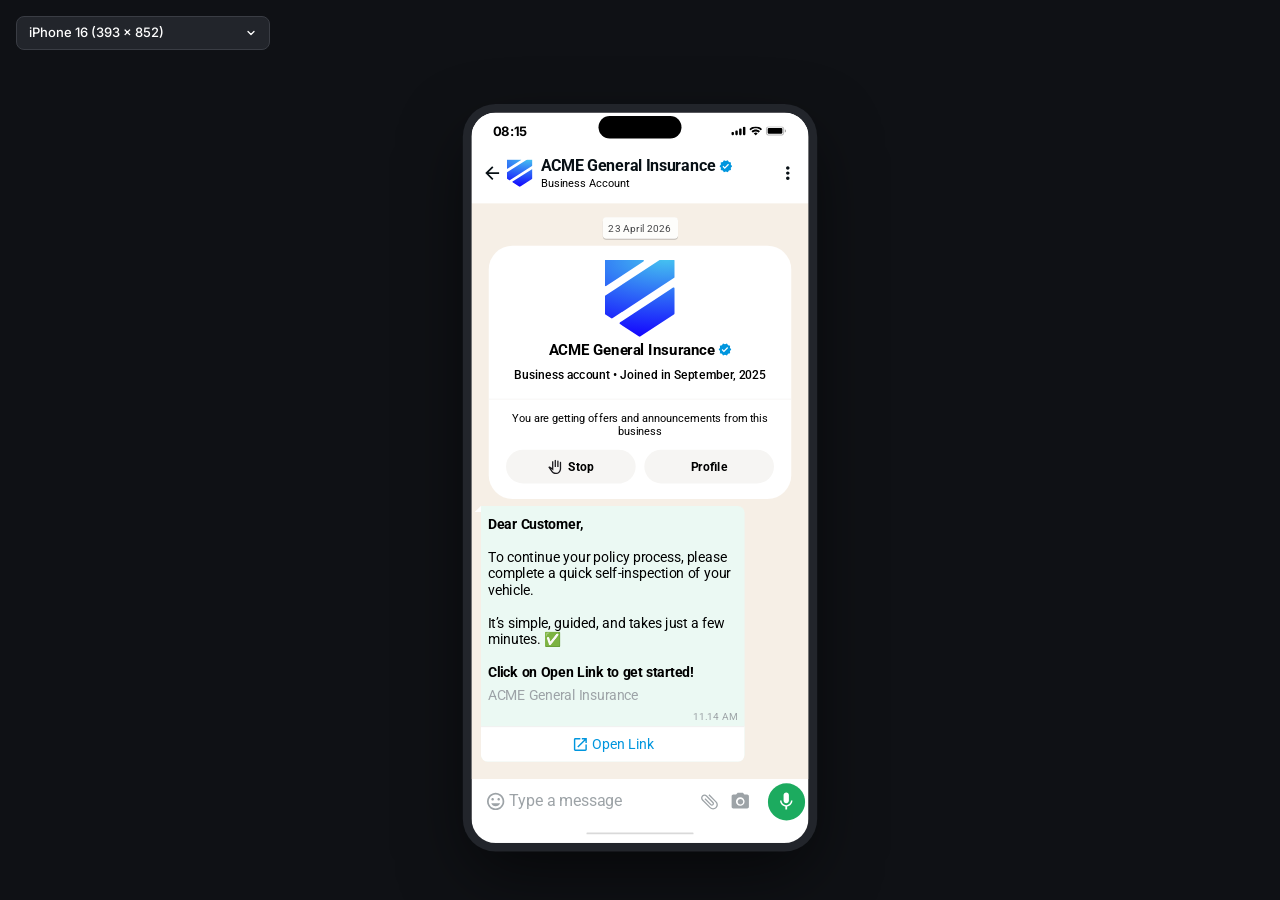
==== commit 7a8bb318: "V2 default with responsive layout, platform device chrome and capture polish - Root redirects to V2;" ====
--- a/v1/index.html
+++ b/v1/index.html
@@ -18,6 +18,7 @@
 </head>
 <body>
 <div id="stage"></div>
+<script src="../device-frame.js"></script>
 <script src="js/core.js"></script>
 <script src="js/components.js"></script>
 <script src="js/screens/a-onboarding.js"></script>
--- a/v1/css/base.css
+++ b/v1/css/base.css
@@ -51,7 +51,7 @@
 
 /* ---------- device chrome (desktop preview only) ---------- */
 .status-bar {
-  background: #fff; width: 100%; flex-shrink: 0;
+  position: relative; background: #fff; width: 100%; flex-shrink: 0;
   padding: 12px 24px 4px; align-items: center; justify-content: space-between;
 }
 .status-bar .time { font: 600 15px/normal 'Inter', sans-serif; letter-spacing: -0.3px; width: 40px; text-align: center; color: #000; }
@@ -60,6 +60,7 @@
   background: #fff; width: 100%; height: 56px; flex-shrink: 0;
   padding: 12px 13px 8px 10px; gap: 11px; align-items: center;
 }
+.chrome-ui .dc-chrome { gap: 11px; }
 .chrome-ui .ic { width: 24px; height: 24px; flex-shrink: 0; }
 .chrome-ui .cu-address { flex: 1 0 0; min-width: 1px; height: 36px; border-radius: 18px; background: #f1f3f4; position: relative; overflow: hidden; }
 .chrome-ui .cu-content { position: absolute; left: 13px; top: 50%; transform: translateY(-50%); display: flex; gap: 10px; align-items: center; }
